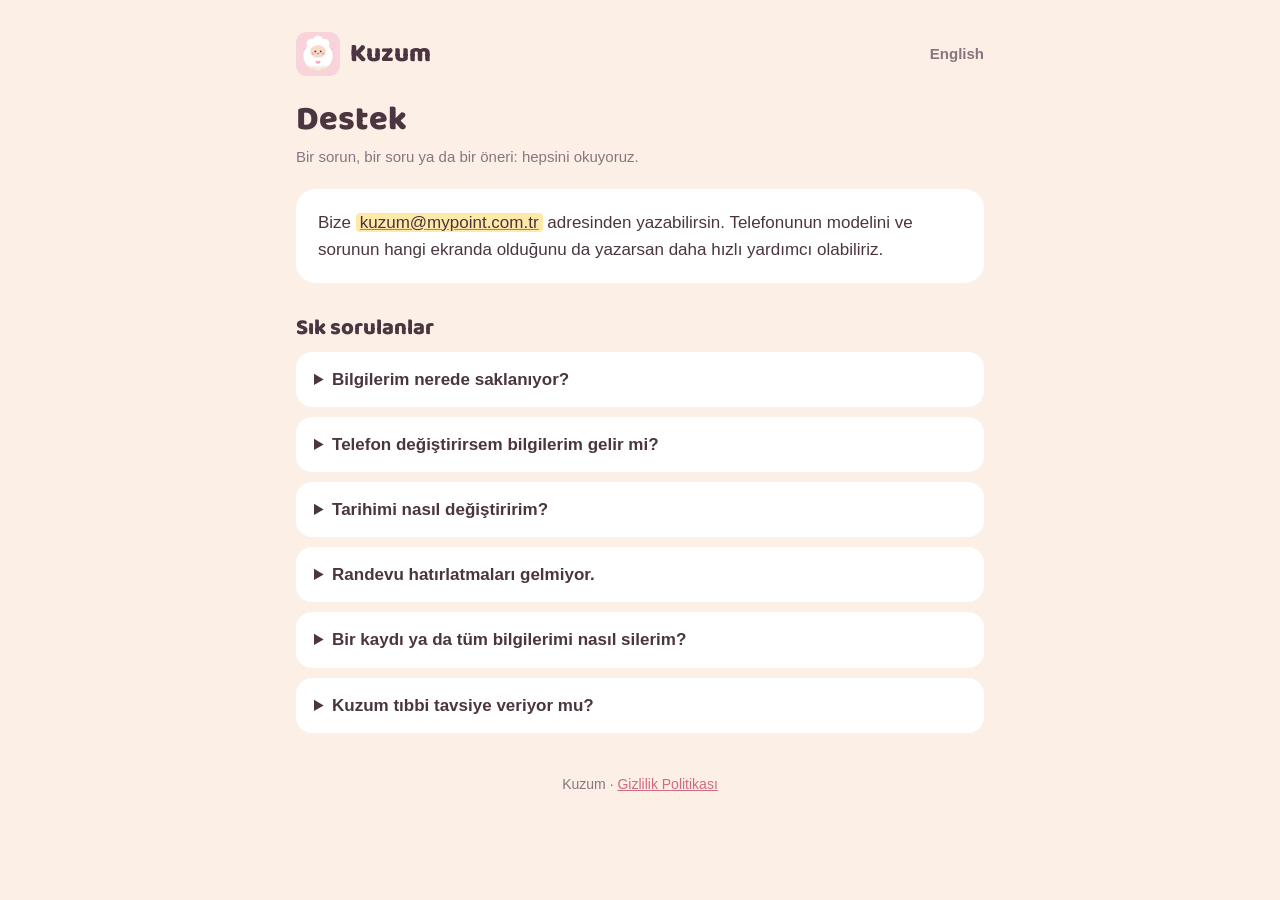
==== destek/index.html @ 88633e61 "feat: add privacy and support pages for kuzum.mypoint.com.tr Static Turkish and English pages for th" ====
<!doctype html>
<html lang="tr">
  <head>
    <meta charset="utf-8" />
    <meta name="viewport" content="width=device-width, initial-scale=1" />
    <title>Destek · Kuzum</title>
    <meta name="description" content="Kuzum destek: sık sorulan sorular ve iletişim." />
    <link rel="icon" href="../favicon.png" />
    <link rel="stylesheet" href="../style.css" />
    <link rel="alternate" hreflang="en" href="/en/support/" />
  </head>
  <body>
    <main>
      <header>
        <a class="brand" href="/"><img src="../icon.png" alt="" />Kuzum</a>
        <a class="lang" href="/en/support/" lang="en">English</a>
      </header>

      <h1>Destek</h1>
      <p class="updated">Bir sorun, bir soru ya da bir öneri: hepsini okuyoruz.</p>

      <div class="card">
        <p style="margin: 0">
          Bize <a href="mailto:kuzum@mypoint.com.tr"><mark>kuzum@mypoint.com.tr</mark></a> adresinden yazabilirsin. Telefonunun
          modelini ve sorunun hangi ekranda olduğunu da yazarsan daha hızlı yardımcı olabiliriz.
        </p>
      </div>

      <h2>Sık sorulanlar</h2>

      <details>
        <summary>Bilgilerim nerede saklanıyor?</summary>
        <p>
          Yalnızca telefonunda. Kuzum'da hesap yok ve girdiğin hiçbir bilgi bize gönderilmez. Ayrıntılar
          <a href="/gizlilik/">gizlilik politikasında</a>.
        </p>
      </details>

      <details>
        <summary>Telefon değiştirirsem bilgilerim gelir mi?</summary>
        <p>
          Yeni telefonunu eski telefonunun yedeğinden kurarsan (iCloud Yedekleme, bilgisayar yedeği ya da Google yedeklemesi) Kuzum
          tarihlerin, kayıtların ve fotoğraflarınla birlikte gelir. Yedek yoksa uygulama silindiğinde bilgiler de silinir; geri
          getiremeyiz çünkü bizde bir kopyası yok.
        </p>
      </details>

      <details>
        <summary>Tarihimi nasıl değiştiririm?</summary>
        <p>Ayarlar sekmesinde tarihlerin altındaki "Düzenle"ye dokun. Son adet tarihini ya da tahmini doğum tarihini girebilirsin.</p>
      </details>

      <details>
        <summary>Randevu hatırlatmaları gelmiyor.</summary>
        <p>
          Telefonunun Ayarlar → Bildirimler → Kuzum bölümünden bildirimlerin açık olduğuna bak. Hatırlatma, randevudan bir gün önce
          aynı saatte gelir; randevuyu daha yakın bir zamana eklediysen bir saat önce gelir.
        </p>
      </details>

      <details>
        <summary>Bir kaydı ya da tüm bilgilerimi nasıl silerim?</summary>
        <p>
          Kayıtların çoğu, üzerine uzun basınca ya da kendi ekranındaki "Sil" düğmesiyle silinir. Her şeyi silmek için uygulamayı
          telefonundan kaldırman yeterli.
        </p>
      </details>

      <details>
        <summary>Kuzum tıbbi tavsiye veriyor mu?</summary>
        <p>
          Hayır. Kuzum'daki bilgiler geneldir ve tıbbi tavsiye yerine geçmez; Kuzum tıbbi bir cihaz değildir. Tekme sayacı ve kasılma
          ölçer yalnızca kayıt tutar, değerlendirme yapmaz. Sağlığınla ve bebeğinle ilgili her konuda doktoruna ya da ebene danış.
        </p>
      </details>

      <footer>Kuzum · <a href="/gizlilik/">Gizlilik Politikası</a></footer>
    </main>
  </body>
</html>
---- style.css ----
/* Same palette as the app (src/theme/colors.ts). The heading font is served from here, no font CDN. */
@font-face {
  font-family: 'Baloo 2';
  src: url('baloo2.woff') format('woff');
  font-weight: 800;
  font-display: swap;
}

:root {
  --background: #fbefe6;
  --surface: #ffffff;
  --ink: #4a3540;
  --muted: #8a7480;
  --accent: #d06a83;
  --accent-soft: #f8d7df;
}

* {
  box-sizing: border-box;
}

body {
  margin: 0;
  background: var(--background);
  color: var(--ink);
  font: 17px/1.6 -apple-system, BlinkMacSystemFont, 'Segoe UI', Roboto, sans-serif;
}

main {
  max-width: 720px;
  margin: 0 auto;
  padding: 32px 16px 56px;
}

header {
  display: flex;
  align-items: center;
  justify-content: space-between;
  gap: 12px;
  margin-bottom: 24px;
}

.brand {
  display: flex;
  align-items: center;
  gap: 10px;
  color: var(--ink);
  text-decoration: none;
  font: 800 26px/1 'Baloo 2', sans-serif;
}

.brand img {
  width: 44px;
  height: 44px;
  border-radius: 11px;
}

.lang {
  color: var(--muted);
  font-size: 15px;
  font-weight: 600;
  text-decoration: none;
}

h1,
h2 {
  font-family: 'Baloo 2', sans-serif;
  font-weight: 800;
  line-height: 1.2;
}

h1 {
  font-size: 34px;
  margin: 0 0 4px;
}

h2 {
  font-size: 22px;
  margin: 32px 0 8px;
}

.updated {
  color: var(--muted);
  font-size: 15px;
  margin: 0 0 20px;
}

.card {
  background: var(--surface);
  border-radius: 20px;
  padding: 20px 22px;
}

.summary {
  background: var(--accent-soft);
  border-radius: 20px;
  padding: 18px 22px;
  font-weight: 600;
}

a {
  color: var(--accent);
}

ul {
  padding-left: 22px;
}

li {
  margin: 4px 0;
}

details {
  background: var(--surface);
  border-radius: 16px;
  padding: 14px 18px;
  margin: 10px 0;
}

summary {
  cursor: pointer;
  font-weight: 700;
}

details p {
  margin: 10px 0 0;
}

.links {
  display: grid;
  gap: 12px;
  margin-top: 24px;
}

.links a {
  display: block;
  background: var(--surface);
  border-radius: 16px;
  padding: 16px 20px;
  color: var(--ink);
  font-weight: 700;
  text-decoration: none;
}

.hero {
  text-align: center;
  padding-top: 24px;
}

.hero img {
  width: 128px;
  height: 128px;
  border-radius: 30px;
}

.hero p {
  color: var(--muted);
}

/* Placeholders still to be filled in before publishing. */
mark {
  background: #ffe9a8;
  color: var(--ink);
  border-radius: 4px;
  padding: 0 4px;
}

footer {
  margin-top: 40px;
  color: var(--muted);
  font-size: 14px;
  text-align: center;
}
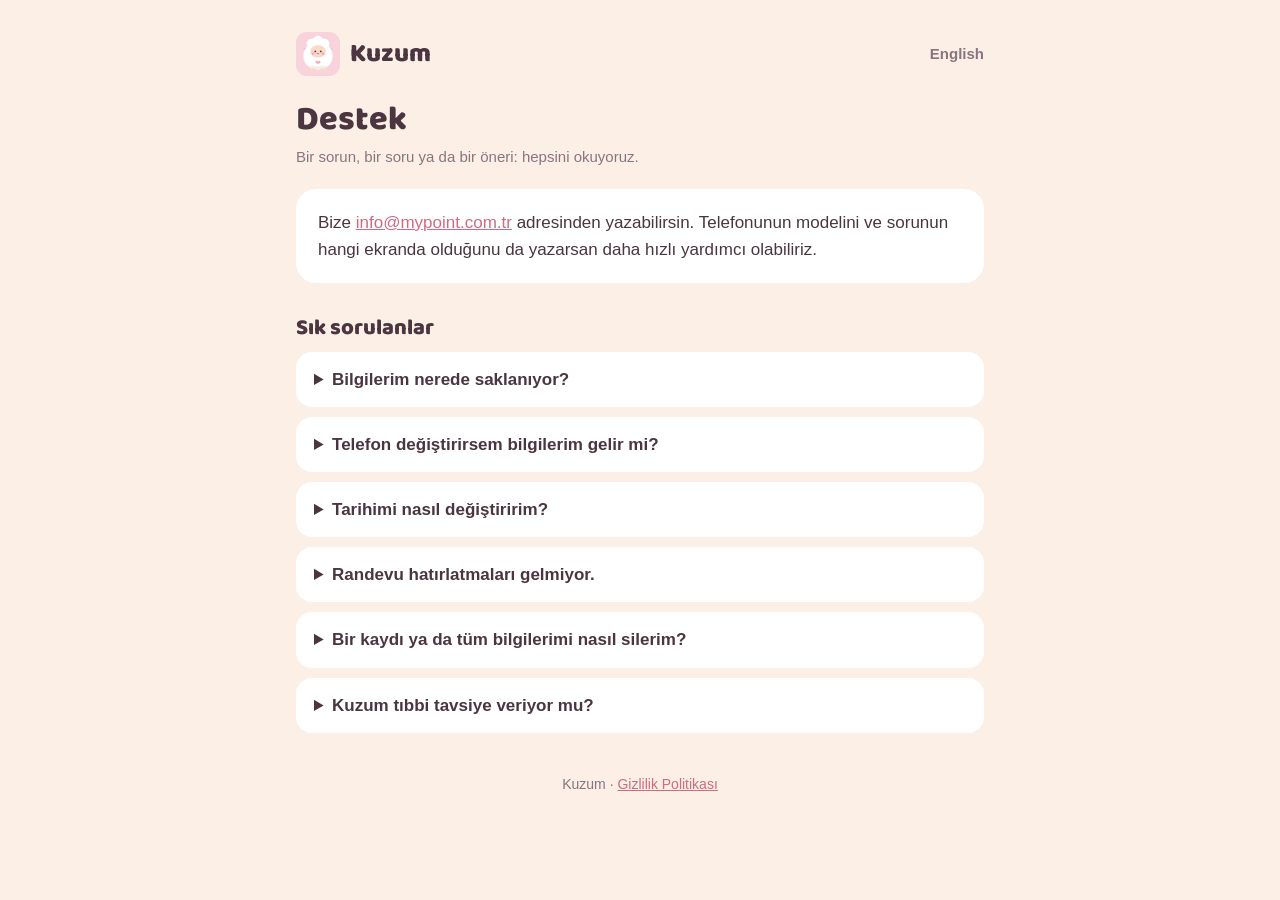
==== commit 8e25a708: "feat: fill company details on the privacy and support pages" ====
--- a/destek/index.html
+++ b/destek/index.html
@@ -21,7 +21,7 @@
 
       <div class="card">
         <p style="margin: 0">
-          Bize <a href="mailto:kuzum@mypoint.com.tr"><mark>kuzum@mypoint.com.tr</mark></a> adresinden yazabilirsin. Telefonunun
+          Bize <a href="mailto:info@mypoint.com.tr">info@mypoint.com.tr</a> adresinden yazabilirsin. Telefonunun
           modelini ve sorunun hangi ekranda olduğunu da yazarsan daha hızlı yardımcı olabiliriz.
         </p>
       </div>
--- a/style.css
+++ b/style.css
@@ -157,14 +157,6 @@
   color: var(--muted);
 }
 
-/* Placeholders still to be filled in before publishing. */
-mark {
-  background: #ffe9a8;
-  color: var(--ink);
-  border-radius: 4px;
-  padding: 0 4px;
-}
-
 footer {
   margin-top: 40px;
   color: var(--muted);
